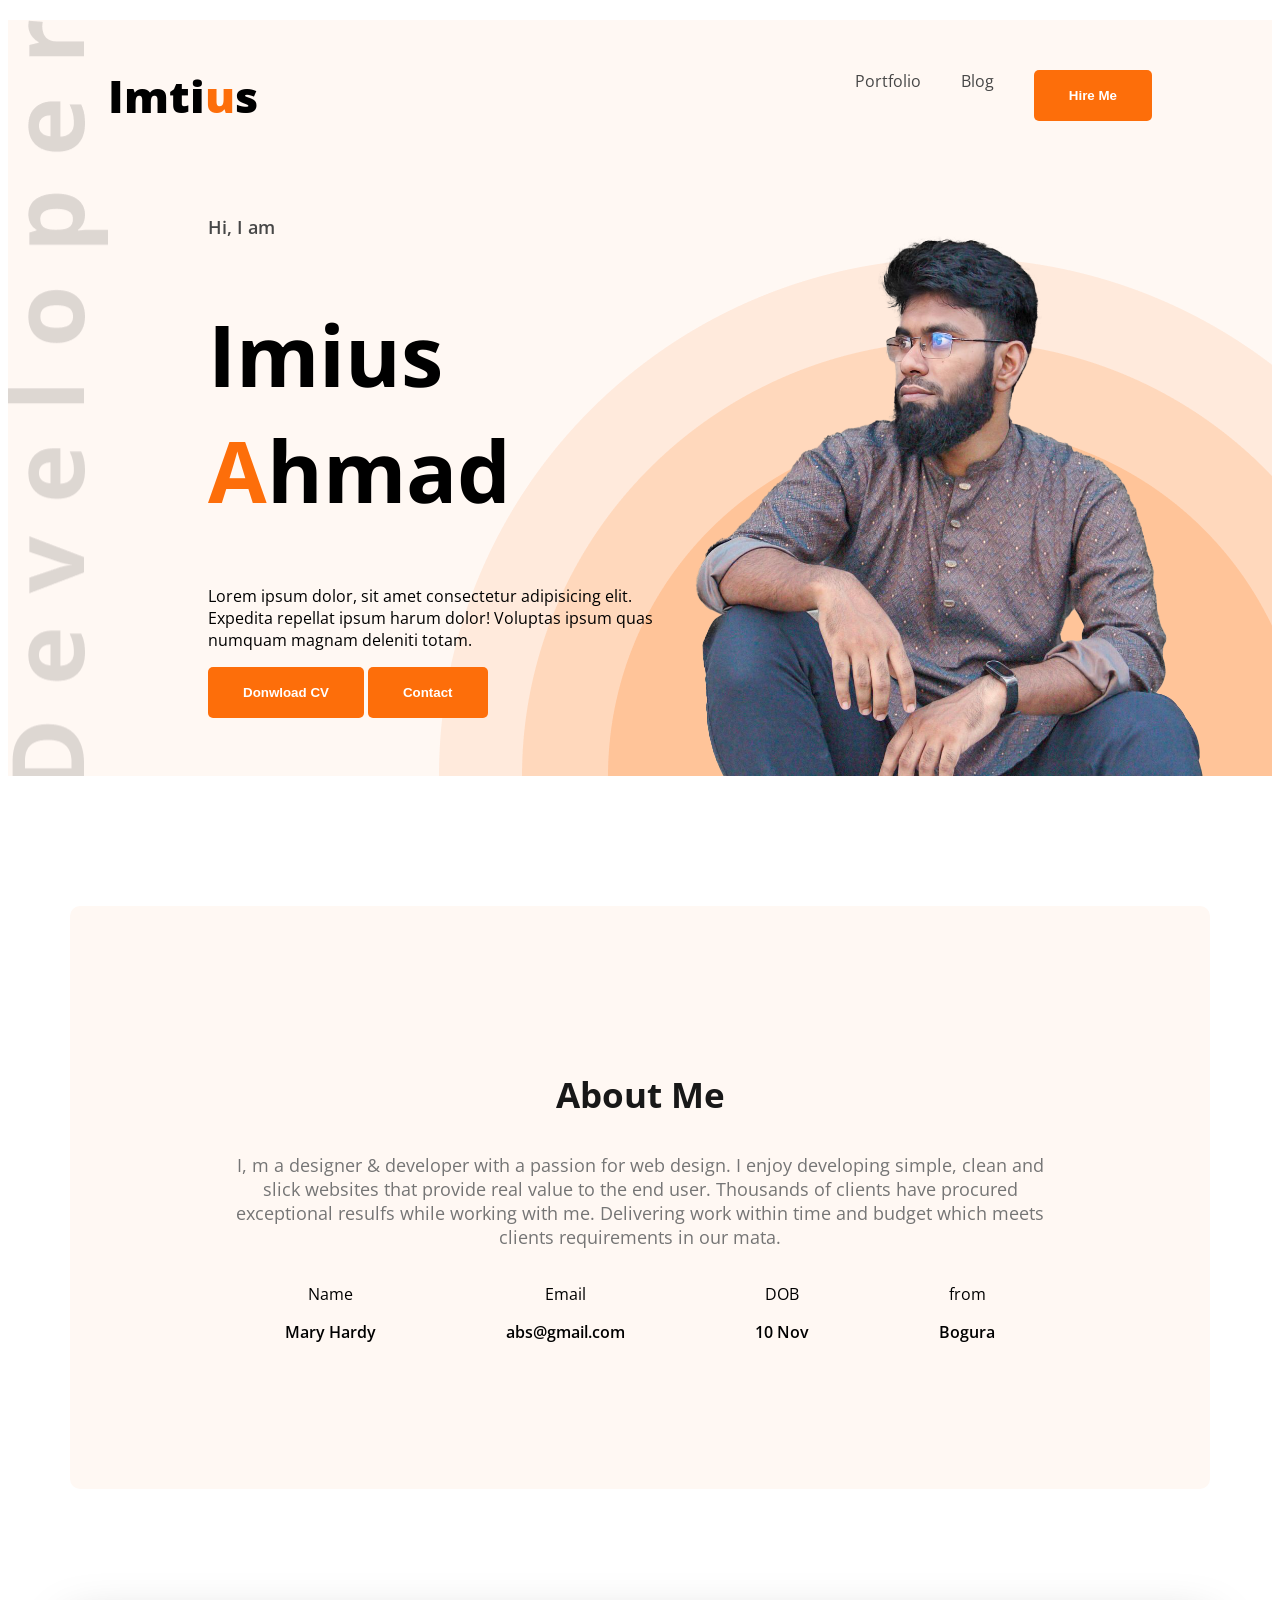
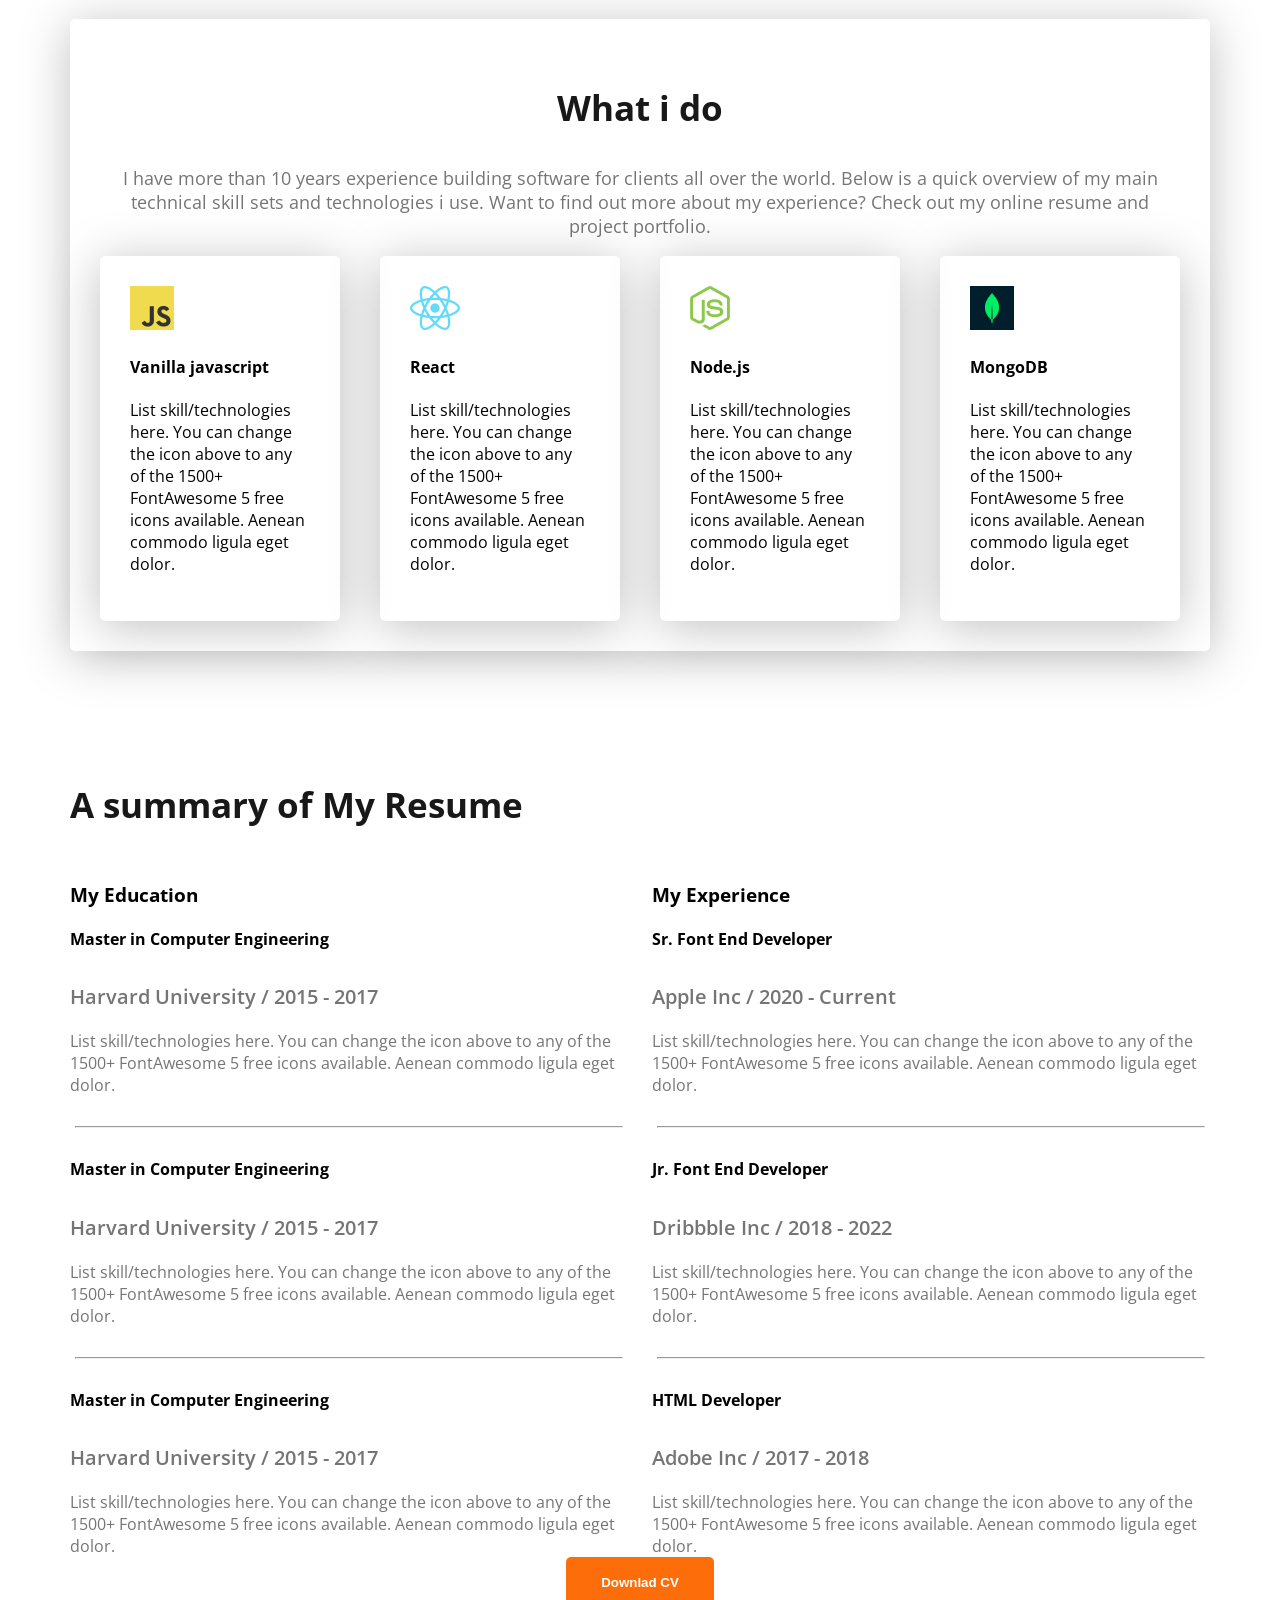
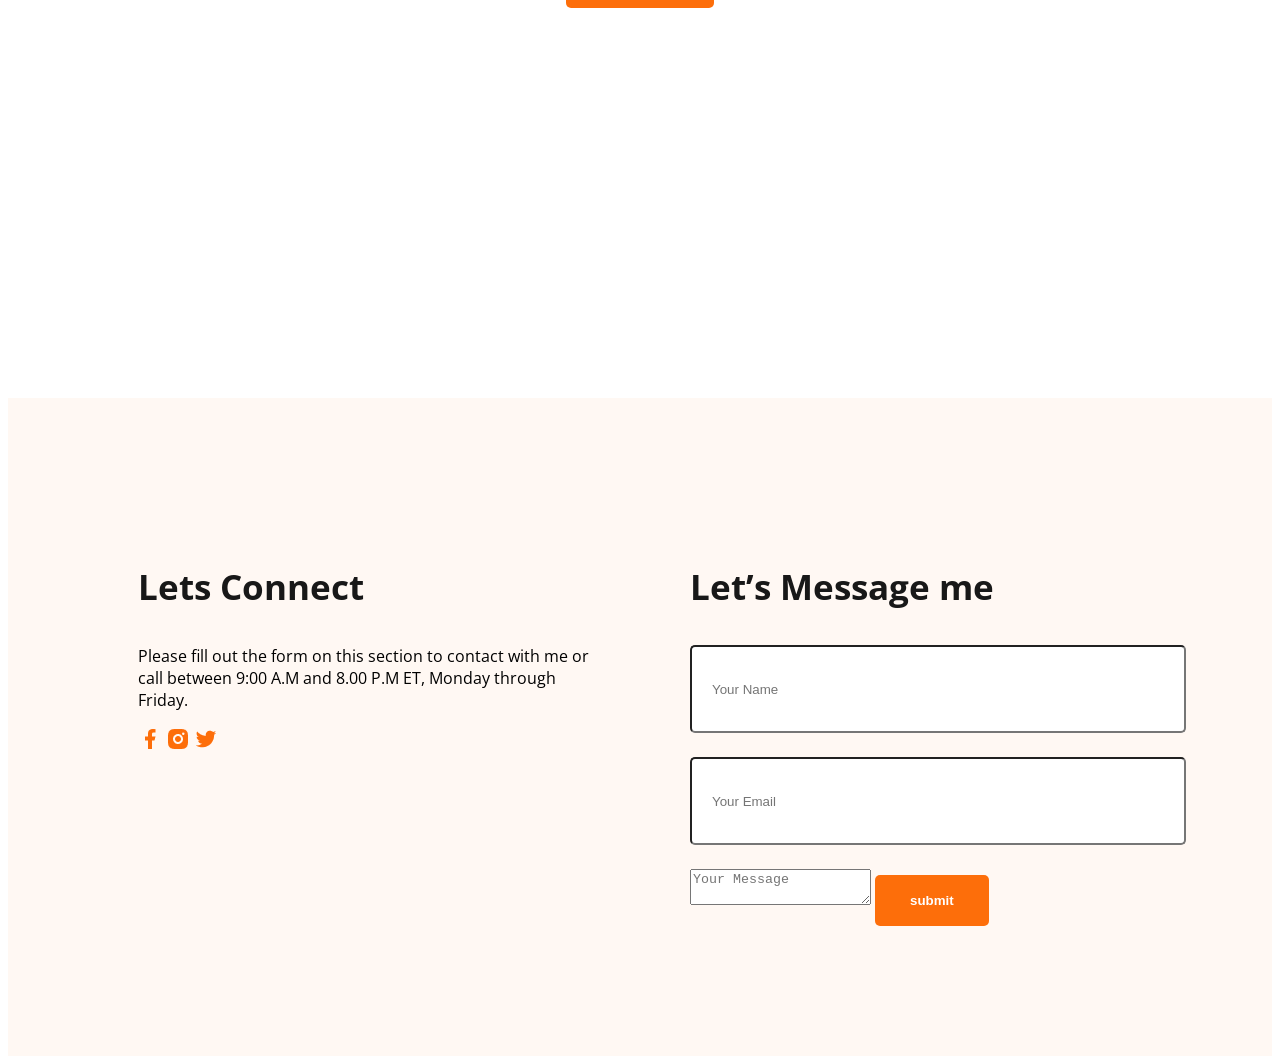
==== index.html @ 06691013 "First Try" ====
<!DOCTYPE html>
<html lang="en">

<head>
    <meta charset="UTF-8">
    <meta name="viewport" content="width=device-width, initial-scale=1.0">
    <title>Portfolio</title>
    <link rel="preconnect" href="https://fonts.googleapis.com">
    <link rel="preconnect" href="https://fonts.gstatic.com" crossorigin>
    <link href="https://fonts.googleapis.com/css2?family=Open+Sans:ital,wght@0,300..800;1,300..800&display=swap"
        rel="stylesheet">
    <link rel="stylesheet" href="style/port.css">
</head>

<body class="open-sans-normal">
    <header class="header secondary-bg">
        <nav>
            <h3 class="nav-title">Imti<span class="text-promary">u</span>s</h3>
            <ul>
                <li><a class="dark-2">Portfolio</a></li>
                <li><a class="dark-2" href="">Blog</a></li>
                <li><a href=""><button class="btn-primary">Hire Me</button></a></li>
            </ul>
        </nav>
        <div class="banner">
            <div class="banner-content">
                <h4 class="banner-greetings dark-2">Hi, I am</h4>
                <h1 class="banner-title">Imius <span class="text-promary">A</span>hmad</h1>
                <p class="banner-description">Lorem ipsum dolor, sit amet consectetur adipisicing elit. Expedita
                    repellat ipsum harum dolor! Voluptas ipsum quas numquam magnam deleniti totam.</p>
                <button class="btn-primary">Donwload CV</button>
                <button class="btn-primary">Contact</button>
            </div>
            <img class="banner-profile-pic" src="image/imtius1.png" alt="">
        </div>
    </header>
    <main>
        <section class="about secondary-bg">
            <h3 class="section-title">About Me</h3>
            <p class="section-description">I, m a designer & developer with a passion for web design. I enjoy developing
                simple, clean and slick websites that provide real value to the end user. Thousands of clients have
                procured exceptional resulfs while working with me. Delivering work within time and budget which meets
                clients requirements in our mata.</p>
            <div class="about-items">
                <div class="about-item">
                    <p class="item-title">Name</p>
                    <p class="item-description">Mary Hardy</p>
                </div>
                <div class="about-item">
                    <p class="item-title">Email</p>
                    <p class="item-description">abs@gmail.com</p>
                </div>
                <div class="about-item">
                    <p class="item-title">DOB</p>
                    <p class="item-description">10 Nov</p>
                </div>
                <div class="about-item">
                    <p class="item-title">from</p>
                    <p class="item-description">Bogura</p>
                </div>
            </div>
        </section>
        <!-- another section -->
        <section class="skill">
            <h3 class="section-title text-center">What i do</h3>
            <p class="section-description text-center">I have more than 10 years experience building software for
                clients all over
                the world. Below is a quick overview of my main technical skill sets and technologies i use. Want to
                find out more about my experience? Check out my online resume and project portfolio.</p>
            <div class="skills-container grid-container">
                <div class="skill">
                    <img src="image/icons/js.png" alt="">
                    <h4 class="skill-title">Vanilla javascript</h4>
                    <p class="skill-description">List skill/technologies here. You can change the icon above to any of
                        the 1500+ FontAwesome 5 free icons available. Aenean commodo ligula eget dolor.</p>
                </div>
                <div class="skill">
                    <img src="image/icons/react.png" alt="">
                    <h4 class="skill-title">React</h4>
                    <p class="skill-description">List skill/technologies here. You can change the icon above to any of
                        the 1500+ FontAwesome 5 free icons available. Aenean commodo ligula eget dolor.</p>
                </div>
                <div class="skill">
                    <img src="image/icons/nodejs.png" alt="">
                    <h4 class="skill-title">Node.js</h4>
                    <p class="skill-description">List skill/technologies here. You can change the icon above to any of
                        the 1500+ FontAwesome 5 free icons available. Aenean commodo ligula eget dolor.</p>
                </div>
                <div class="skill">
                    <img src="image/icons/mongo.png" alt="">
                    <h4 class="skill-title">MongoDB</h4>
                    <p class="skill-description">List skill/technologies here. You can change the icon above to any of
                        the 1500+ FontAwesome 5 free icons available. Aenean commodo ligula eget dolor.</p>
                </div>
            </div>
        </section>
        <!-- Resume -->
        <section class="resume">
            <h3 class="section-title">A summary of My Resume</h3>
            <div class="resume-container">
                <div class="resume-column">
                    <h3 class="resume-column-title">My Education</h3>
                    <div class="exprerience">
                        <h4 class="experience-title">Master in Computer Engineering</h4>
                        <h5 class="experience-sub-title">Harvard University / 2015 - 2017</h5>
                        <div class="experience-description">List skill/technologies here. You can change the icon above
                            to any of the 1500+ FontAwesome 5 free icons available. Aenean commodo ligula eget dolor.
                        </div>
                    </div>
                    <hr>
                    <div class="exprerience">
                        <h4 class="experience-title">Master in Computer Engineering</h4>
                        <h5 class="experience-sub-title">Harvard University / 2015 - 2017</h5>
                        <div class="experience-description">List skill/technologies here. You can change the icon above
                            to any of the 1500+ FontAwesome 5 free icons available. Aenean commodo ligula eget dolor.
                        </div>
                    </div>
                    <hr>
                    <div class="exprerience">
                        <h4 class="experience-title">Master in Computer Engineering</h4>
                        <h5 class="experience-sub-title">Harvard University / 2015 - 2017</h5>
                        <div class="experience-description">List skill/technologies here. You can change the icon above
                            to any of the 1500+ FontAwesome 5 free icons available. Aenean commodo ligula eget dolor.
                        </div>
                    </div>
                </div>
                <div class="resume-column">
                    <h3 class="resume-column-title">My Experience</h3>
                    <div class="exprerience">
                        <h4 class="experience-title">Sr. Font End Developer</h4>
                        <h5 class="experience-sub-title">Apple Inc / 2020 - Current</h5>
                        <div class="experience-description">List skill/technologies here. You can change the icon above
                            to any of the 1500+ FontAwesome 5 free icons available. Aenean commodo ligula eget dolor.
                        </div>
                    </div>
                    <hr>
                    <div class="exprerience">
                        <h4 class="experience-title">Jr. Font End Developer</h4>
                        <h5 class="experience-sub-title">Dribbble Inc / 2018 - 2022</h5>
                        <div class="experience-description">List skill/technologies here. You can change the icon above
                            to any of the 1500+ FontAwesome 5 free icons available. Aenean commodo ligula eget dolor.
                        </div>
                    </div>
                    <hr>
                    <div class="exprerience">
                        <h4 class="experience-title">HTML Developer</h4>
                        <h5 class="experience-sub-title">Adobe Inc / 2017 - 2018</h5>
                        <div class="experience-description">List skill/technologies here. You can change the icon above
                            to any of the 1500+ FontAwesome 5 free icons available. Aenean commodo ligula eget dolor.
                        </div>
                    </div>
                </div>
            </div>
            <div class="text-center"><button class="btn-primary">Downlad CV</button></div>

        </section>
    </main>
    <footer>

    </footer>
</body>
<footer class="secondary-bg">
    <div class="footer-column">
        <h3 class="section-title">Lets Connect</h3>
        <p>Please fill out the form on this section to contact with me or call between 9:00 A.M and 8.00 P.M ET, Monday
            through Friday.</p>
        <div>
            <a href=""><img src="image/icons/facebook.png" alt=""></a>
            <a href=""><img src="image/icons/insta.png" alt=""></a>
            <a href=""><img src="image/icons/twitter.png" alt=""></a>
        </div>

    </div>
    <div class="footer-column">
   <h3 class="section-title">Let’s Message me</h3>
   <form action="">
    <input type="text" name="" id="" placeholder="Your Name">
    <input type="email" name="" id="" placeholder="Your Email">
    <textarea name="" id="" placeholder="Your Message"></textarea>
    <input type="submit" value="submit" class="btn-primary">
   </form>
    </div>

</footer>

</html>
---- style/port.css ----
.open-sans-normal {
    font-family: "Open Sans", sans-serif;
    font-optical-sizing: auto;
    font-style: normal;
    font-variation-settings:
        "wdth" 100;
}

.header {
    background-image: url('../image/developer.png'), url('../image/header_bg.png');
    background-repeat: no-repeat;
    background-position: top left,bottom right;
}

nav {
    display: flex;
    align-items: center;
    justify-content: space-between;
    margin: 20px 100px;
}

.btn-primary {
    background-color: #FD6E0A;
    font-weight: bold;
    color: white;
    border: none;
    padding: 18px 35px;
    border-radius: 5px;
}
.section-title{
    font-size: 35px;
    font-weight: bold;
    color: #181818;
}
.section-description{
    font-size: 18px;
    color: #757575;
}
.text-center{
    text-align: center;
}
nav ul li {
    list-style: none;
    margin: 20px;

}

nav li a {
    text-decoration: none;
}

nav ul {
    display: flex;
}

.secondary-bg{
    background-color:#FFF8F3;
}
.text-promary {
    color: #FD6E0A;
}

.dark-2 {
    color: #474747;
}

.nav-title {
    font-weight: 800;
    font-size: 45px;
}

.banner {
    display: flex;
    justify-content: space-between;
    margin: 0 35px 0 200px;
}

.banner-title {
    font-weight: bold;
    font-size: 85px;
}

.banner-greetings {
    font-size: 18px;
    font-weight: 600;
}

.banner-profile-pic {
    width: 580px;
}

.banner-content {
    max-width: 580px;

}
.about{
    border-radius: 10px;
    padding: 130px 150px;
    text-align: center;
    margin-top: 130px;
}
main{
    max-width: 1140px;
    margin: 0 auto;
}
.item-description{
    font-weight: 600;
}
.about-items{
    display: flex;
    justify-content: space-around;
}
.skills-container{
    display: flex;
    gap: 40px;
}
.skill{
    padding: 30px;
    border-radius: 5px;
    box-shadow: 0px 6px 50px 0px rgba(0, 0, 0, 0.25);
}
main section{
    margin-top: 130px;
    margin-bottom: 130px;
}
.resume-container{
    display: flex;
    gap:   24px;
}
.experience-description, .experience-sub-title{
    color: #757575;

}
.experience-sub-title{
    font-size: 20px;
    font-weight: 600;
    margin-bottom: 20px;
}
.resume hr{
    margin: 30px 5px;
}
/* footer */
footer{
    padding: 130px;
    display: flex;
    gap: 100px;
}
.footer-column{
    width: 50%;
}
footer input[type="text"], input[type="email"], input textarea{
    height: 64px;
    border-radius: 5px;
    background-color: white;
    display: block;
    width: 100%;
    padding: 10px 20px;
    margin-bottom: 24px;
}
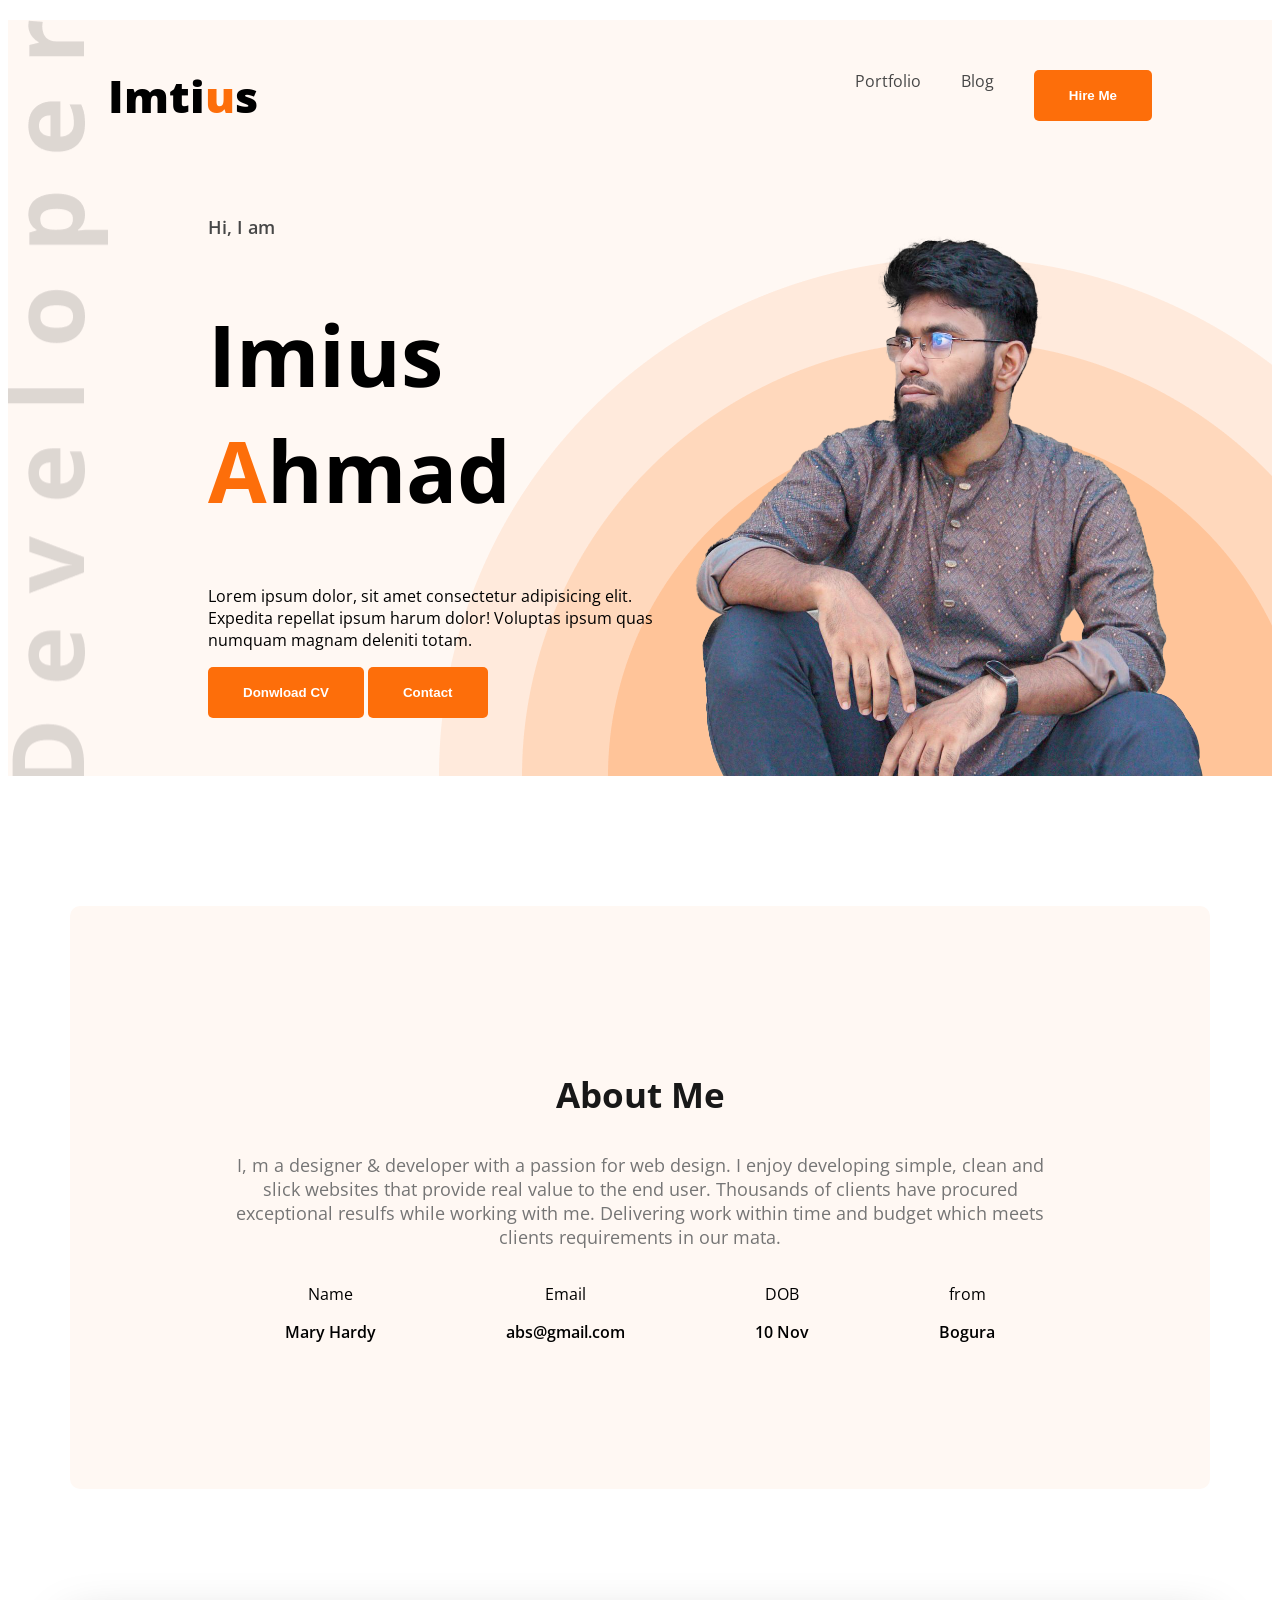
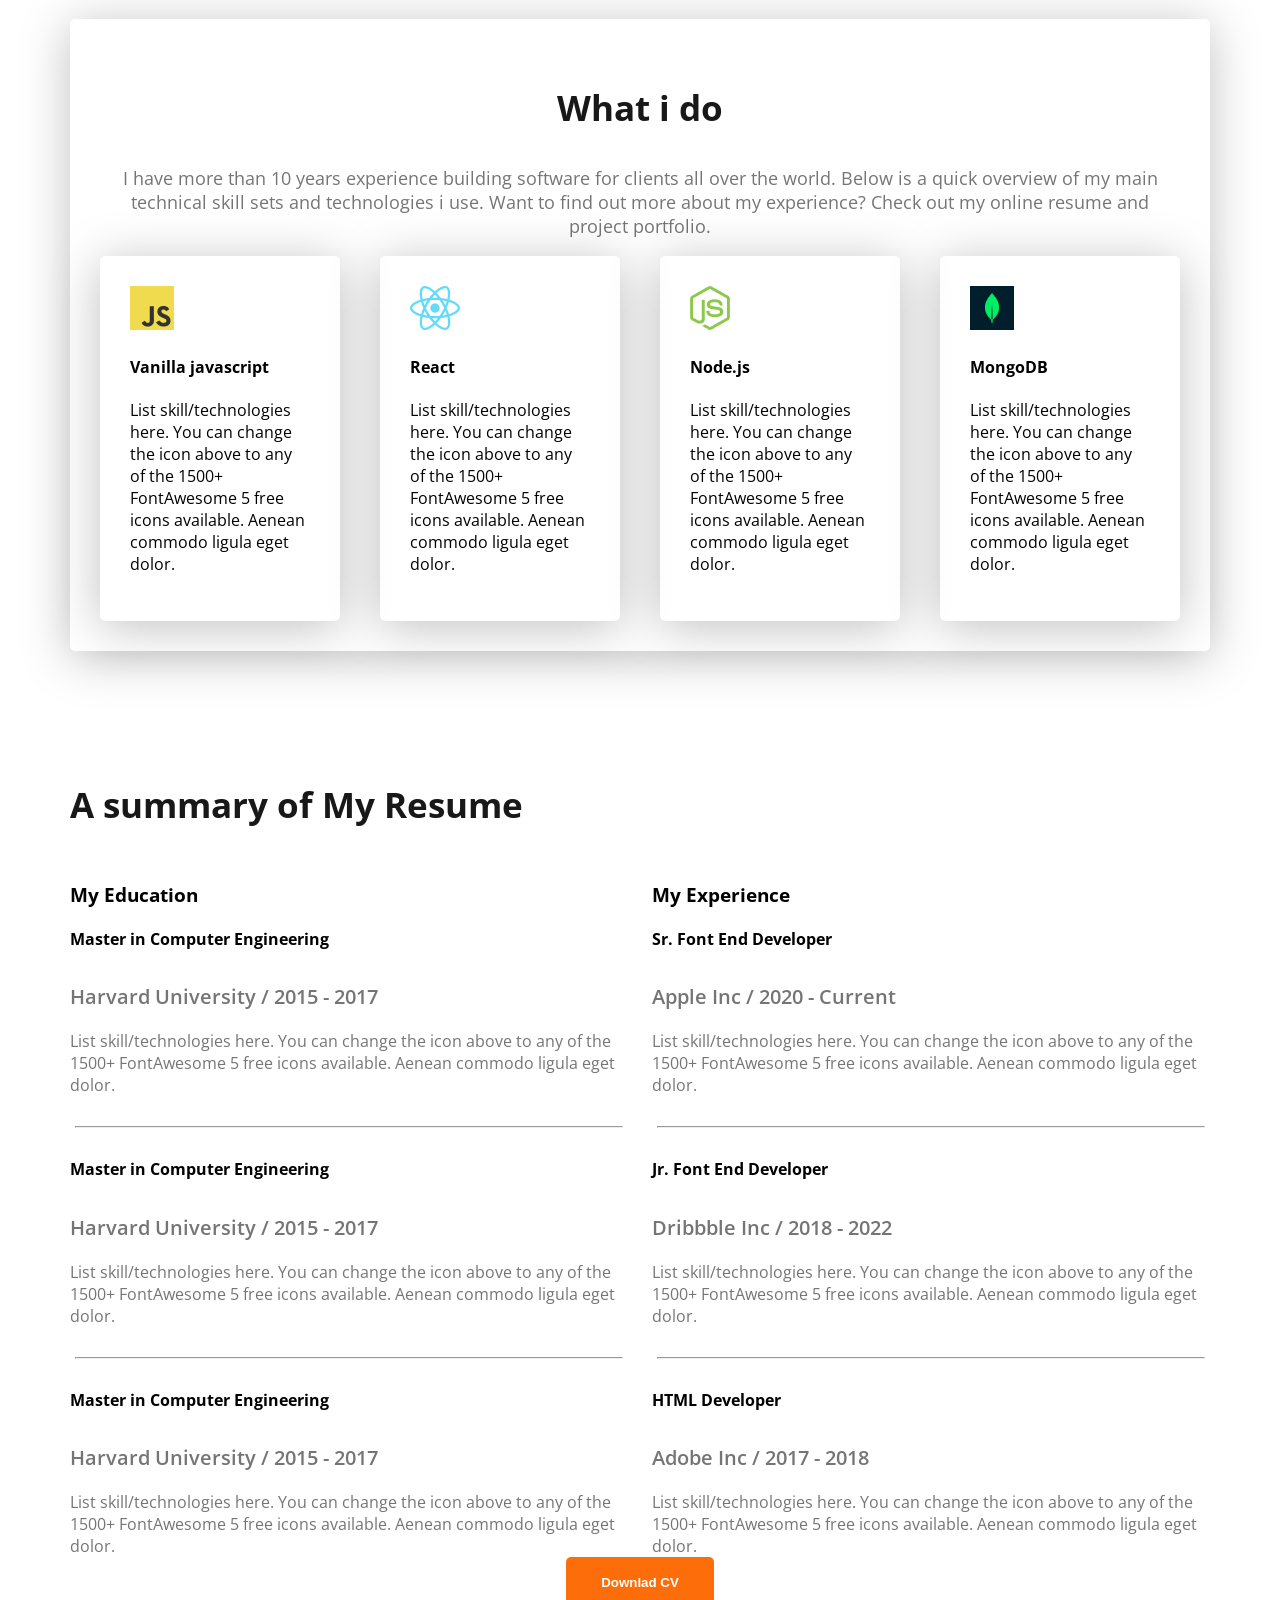
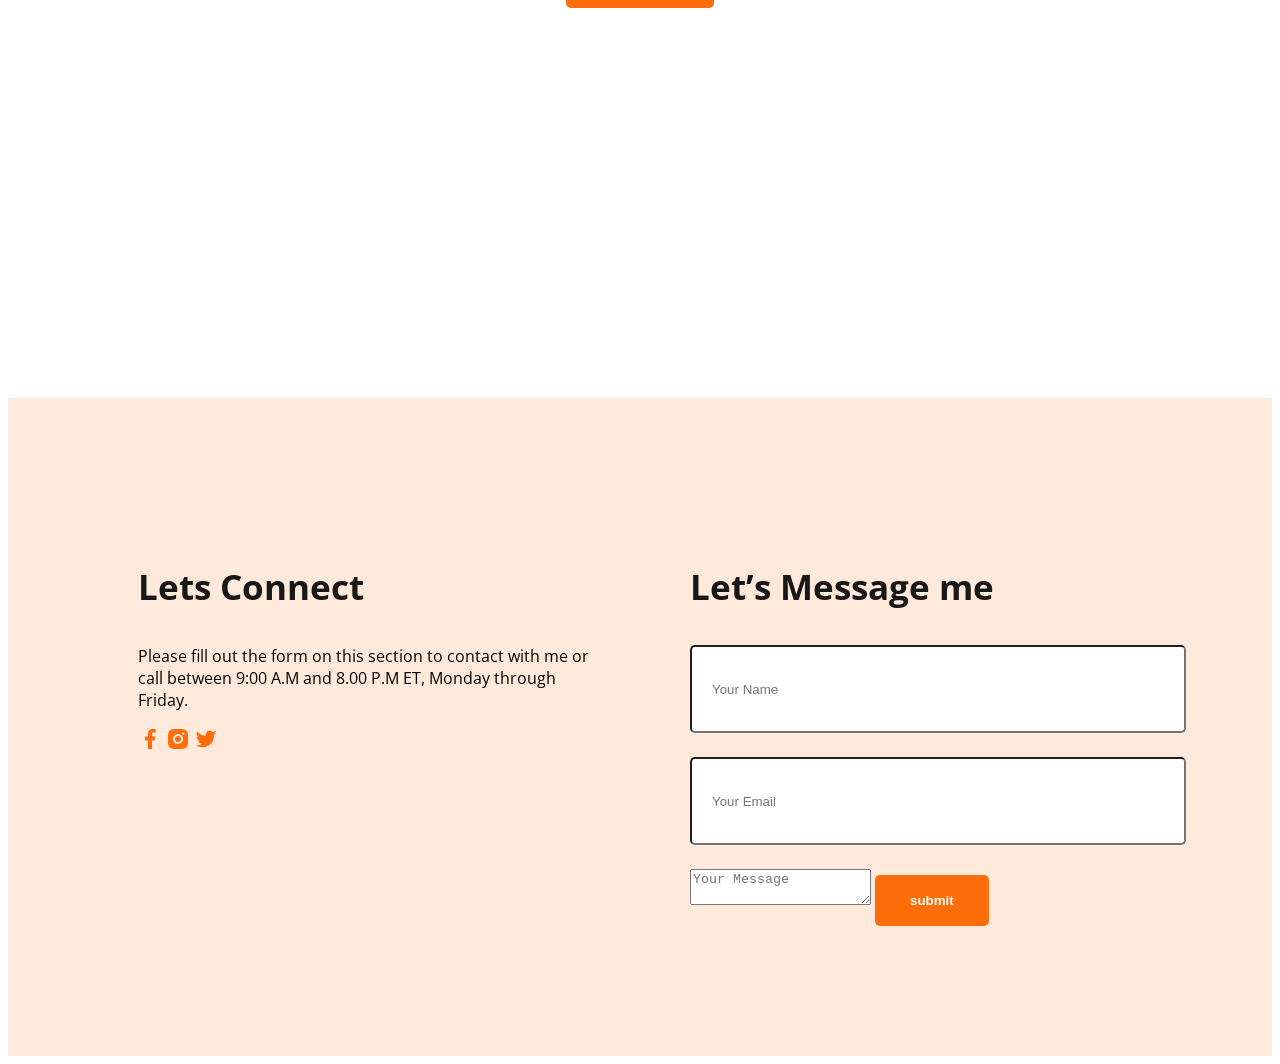
==== commit 45a93b59: "h" ====
--- a/index.html
+++ b/index.html
@@ -159,7 +159,7 @@
 
     </footer>
 </body>
-<footer class="secondary-bg">
+<footer class="secondary-bg n">
     <div class="footer-column">
         <h3 class="section-title">Lets Connect</h3>
         <p>Please fill out the form on this section to contact with me or call between 9:00 A.M and 8.00 P.M ET, Monday
--- a/style/port.css
+++ b/style/port.css
@@ -144,6 +144,7 @@
     padding: 130px;
     display: flex;
     gap: 100px;
+    
 }
 .footer-column{
     width: 50%;
@@ -156,4 +157,7 @@
     width: 100%;
     padding: 10px 20px;
     margin-bottom: 24px;
+}
+.n{
+    background-color: rgba(253, 110, 10, 0.15);;
 }
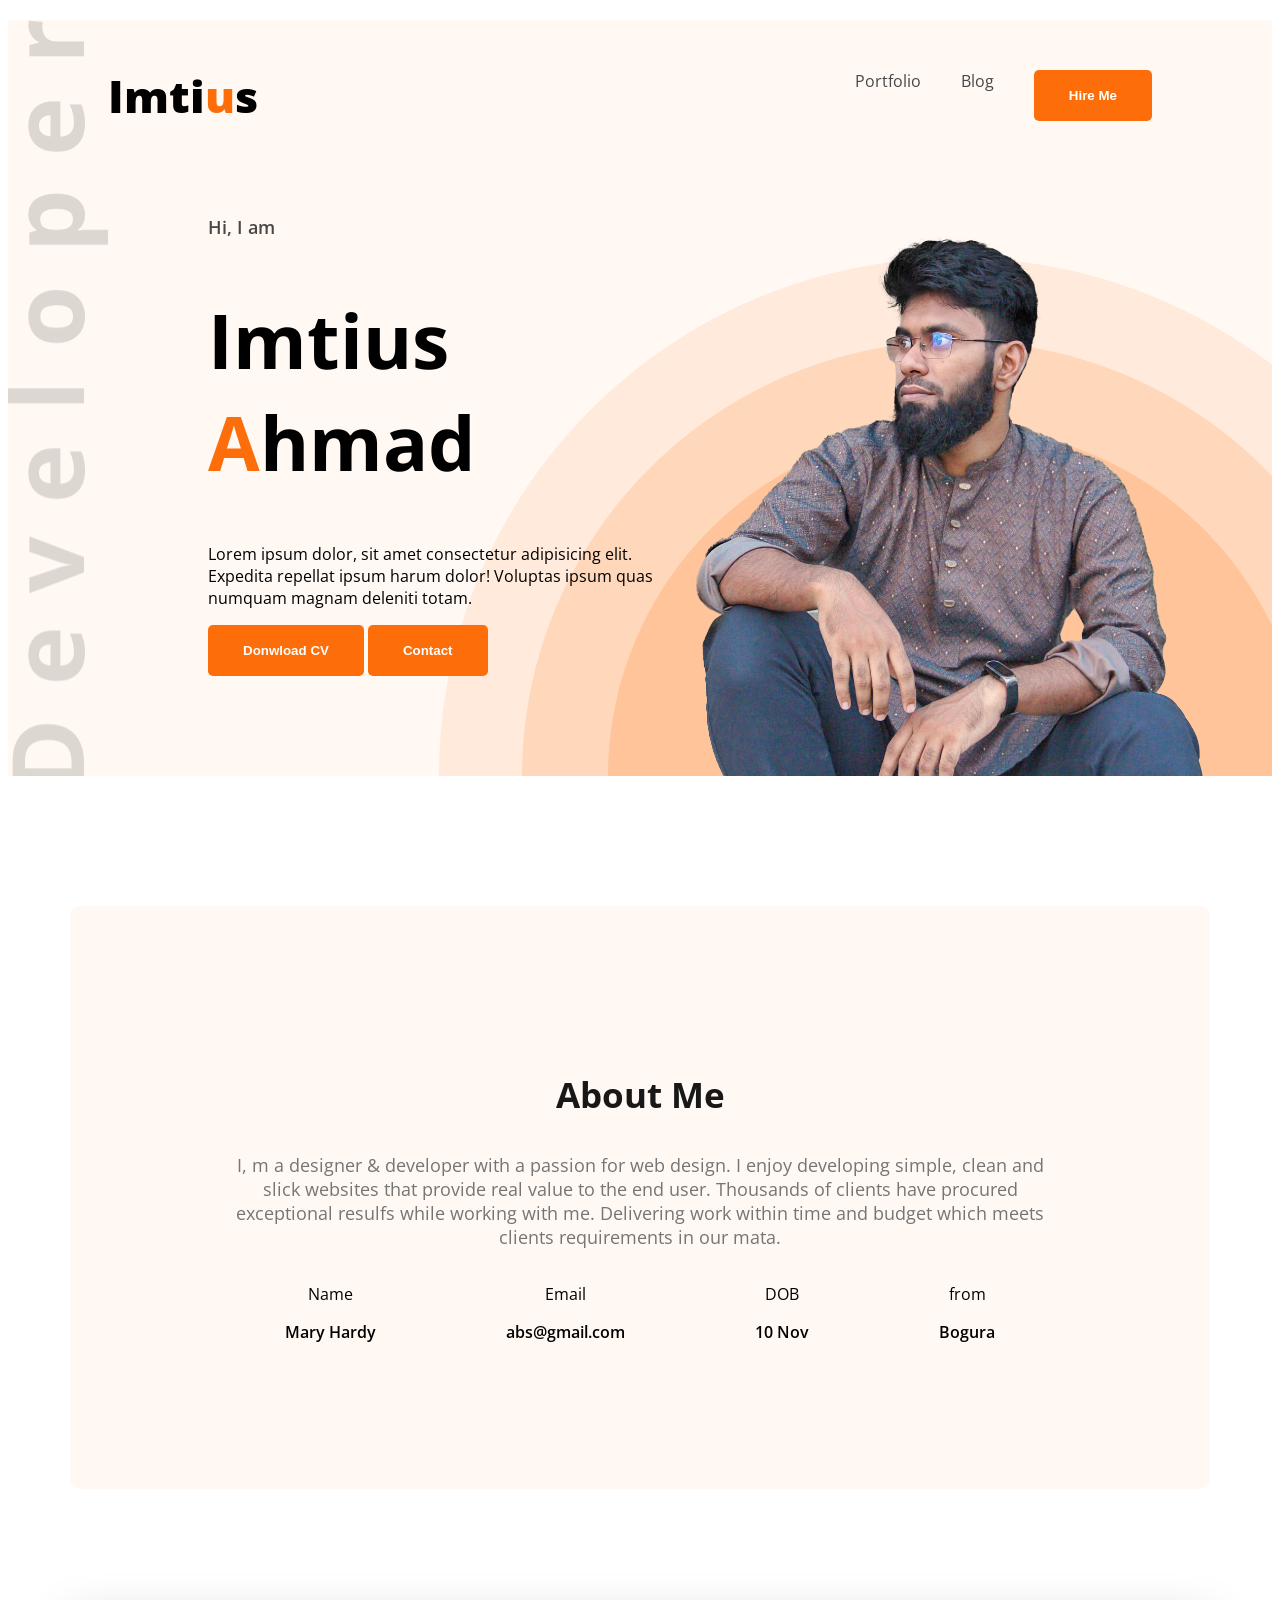
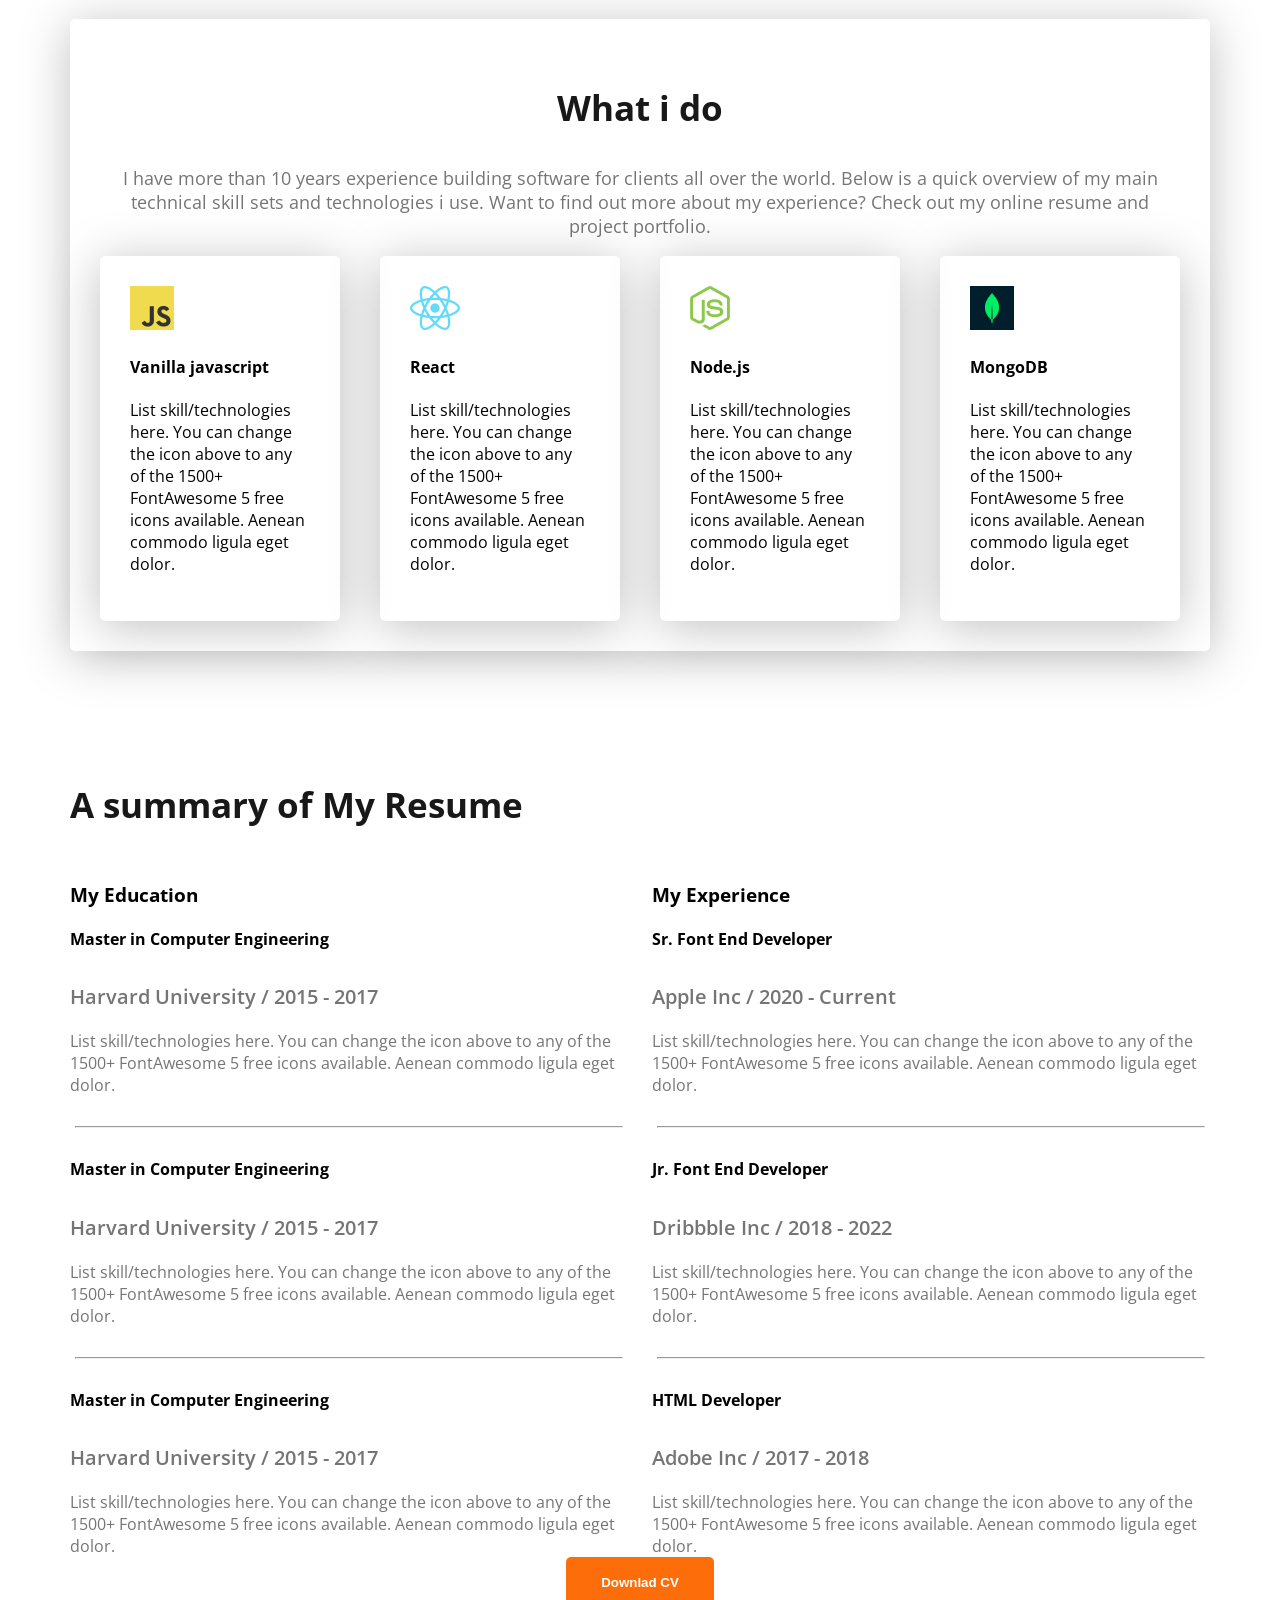
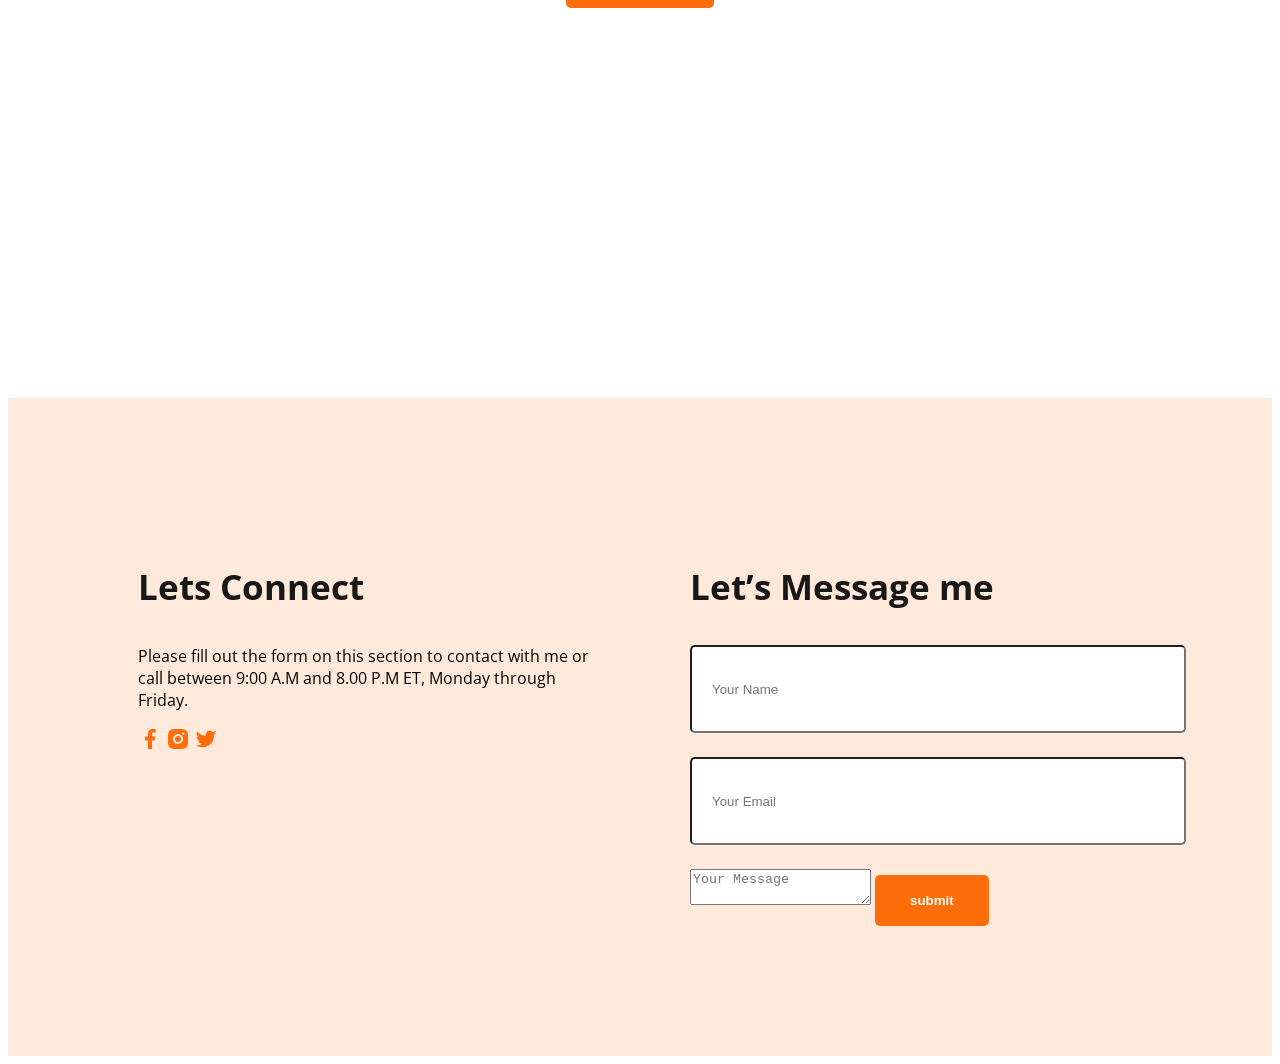
==== commit 826fc550: "n" ====
--- a/index.html
+++ b/index.html
@@ -25,7 +25,7 @@
         <div class="banner">
             <div class="banner-content">
                 <h4 class="banner-greetings dark-2">Hi, I am</h4>
-                <h1 class="banner-title">Imius <span class="text-promary">A</span>hmad</h1>
+                <h1 class="banner-title">Imtius <span class="text-promary">A</span>hmad</h1>
                 <p class="banner-description">Lorem ipsum dolor, sit amet consectetur adipisicing elit. Expedita
                     repellat ipsum harum dolor! Voluptas ipsum quas numquam magnam deleniti totam.</p>
                 <button class="btn-primary">Donwload CV</button>
--- a/style/port.css
+++ b/style/port.css
@@ -77,7 +77,7 @@
 
 .banner-title {
     font-weight: bold;
-    font-size: 85px;
+    font-size: 75px;
 }
 
 .banner-greetings {
